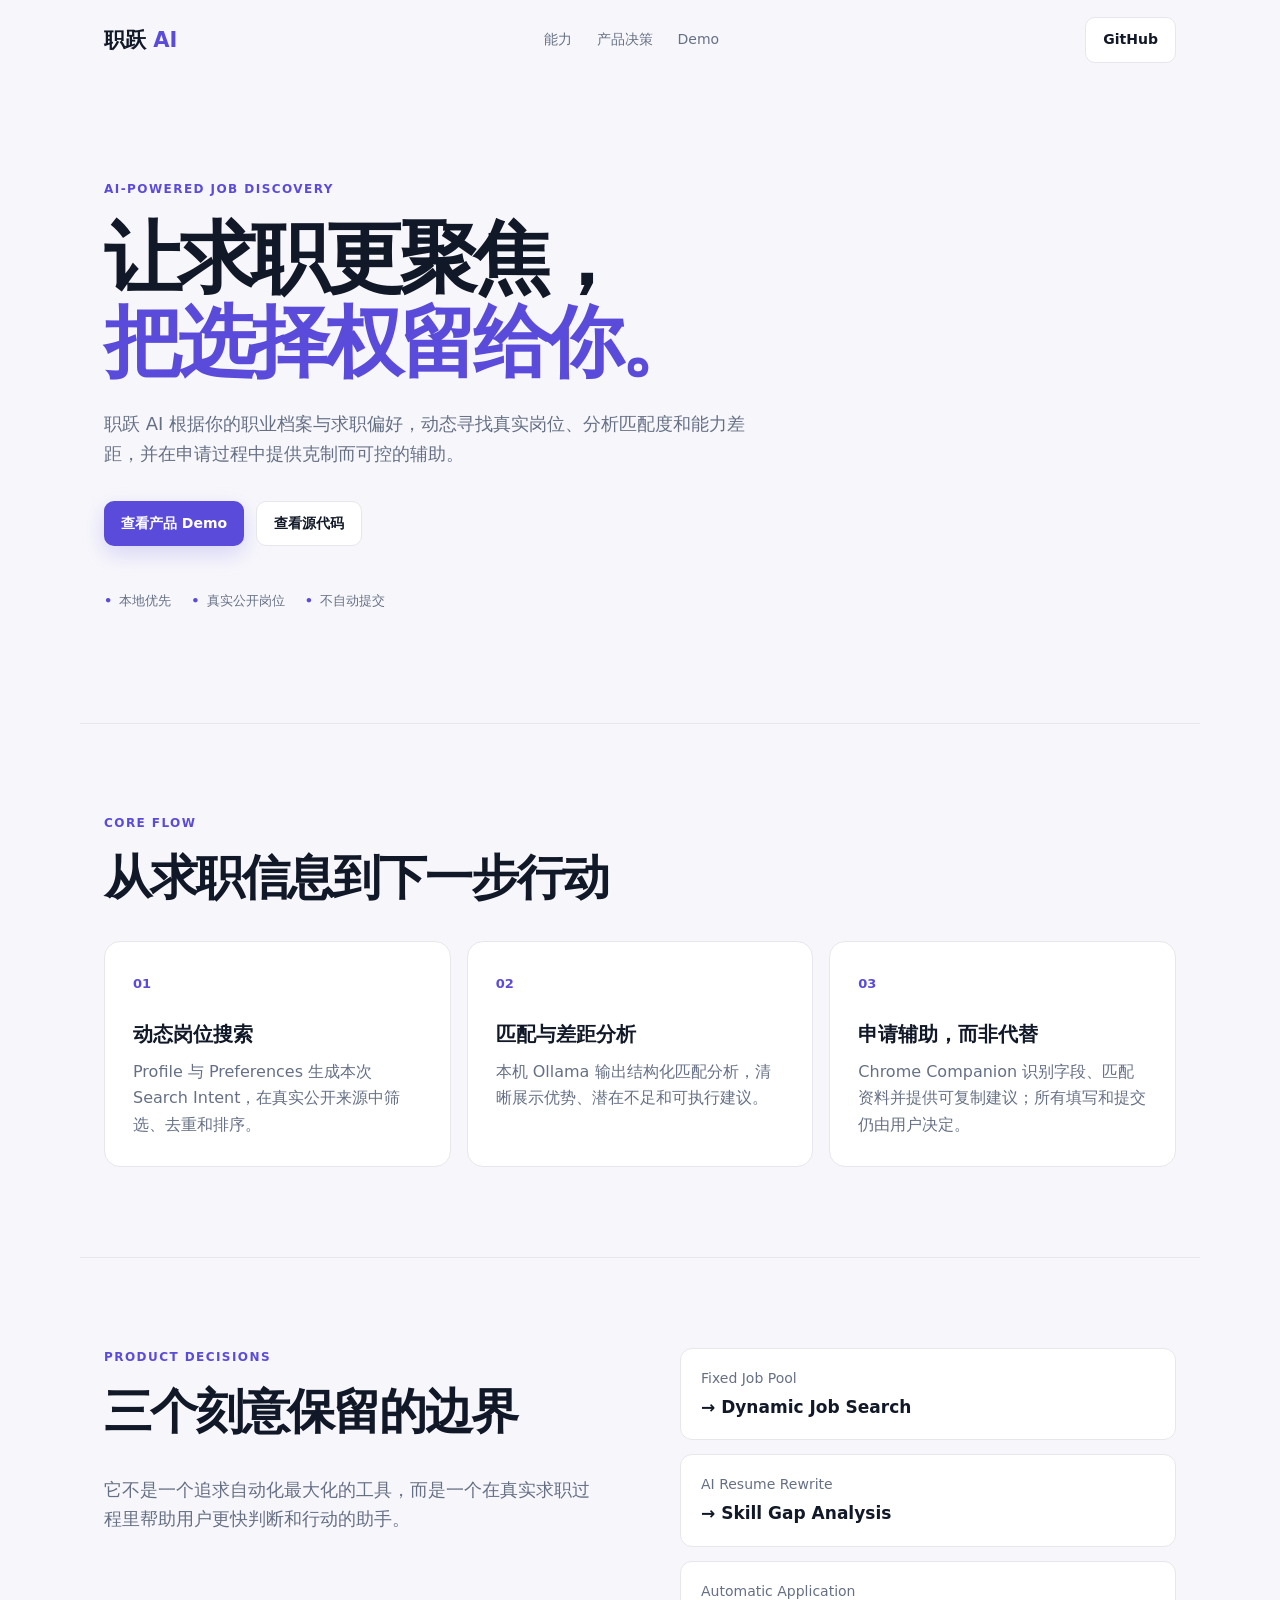
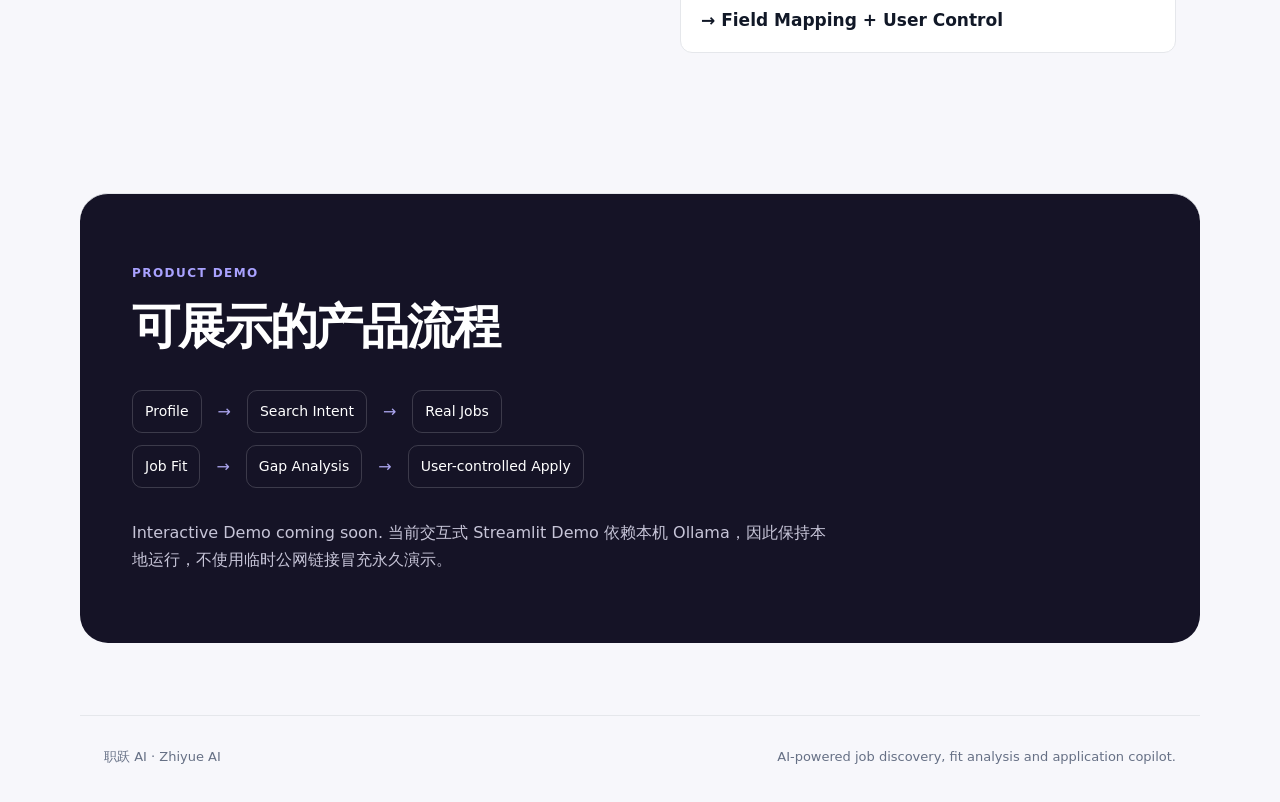
==== website/index.html @ e9e2503b "Release Zhiyue AI V1.0" ====
<!doctype html>
<html lang="zh-CN">
<head>
  <meta charset="utf-8">
  <meta name="viewport" content="width=device-width, initial-scale=1">
  <meta name="description" content="职跃 AI：AI 驱动的岗位发现、匹配分析与申请辅助工具。">
  <title>职跃 AI · Zhiyue AI</title>
  <link rel="stylesheet" href="styles.css">
</head>
<body>
  <header class="nav wrap">
    <a class="brand" href="#top">职跃 <span>AI</span></a>
    <nav aria-label="页面导航"><a href="#features">能力</a><a href="#decisions">产品决策</a><a href="#demo">Demo</a></nav>
    <a id="github-link" class="button quiet" href="#" target="_blank" rel="noreferrer">GitHub</a>
  </header>

  <main id="top">
    <section class="hero wrap">
      <p class="eyebrow">AI-POWERED JOB DISCOVERY</p>
      <h1>让求职更聚焦，<br><em>把选择权留给你。</em></h1>
      <p class="lede">职跃 AI 根据你的职业档案与求职偏好，动态寻找真实岗位、分析匹配度和能力差距，并在申请过程中提供克制而可控的辅助。</p>
      <div class="actions"><a class="button primary" href="#demo">查看产品 Demo</a><a id="github-hero-link" class="button quiet" href="#" target="_blank" rel="noreferrer">查看源代码</a></div>
      <div class="signal"><span>本地优先</span><span>真实公开岗位</span><span>不自动提交</span></div>
    </section>

    <section id="features" class="wrap section">
      <p class="eyebrow">CORE FLOW</p>
      <h2>从求职信息到下一步行动</h2>
      <div class="cards">
        <article><b>01</b><h3>动态岗位搜索</h3><p>Profile 与 Preferences 生成本次 Search Intent，在真实公开来源中筛选、去重和排序。</p></article>
        <article><b>02</b><h3>匹配与差距分析</h3><p>本机 Ollama 输出结构化匹配分析，清晰展示优势、潜在不足和可执行建议。</p></article>
        <article><b>03</b><h3>申请辅助，而非代替</h3><p>Chrome Companion 识别字段、匹配资料并提供可复制建议；所有填写和提交仍由用户决定。</p></article>
      </div>
    </section>

    <section id="decisions" class="wrap section split">
      <div><p class="eyebrow">PRODUCT DECISIONS</p><h2>三个刻意保留的边界</h2><p class="lede">它不是一个追求自动化最大化的工具，而是一个在真实求职过程里帮助用户更快判断和行动的助手。</p></div>
      <div class="decisions">
        <p><span>Fixed Job Pool</span><strong>→ Dynamic Job Search</strong></p>
        <p><span>AI Resume Rewrite</span><strong>→ Skill Gap Analysis</strong></p>
        <p><span>Automatic Application</span><strong>→ Field Mapping + User Control</strong></p>
      </div>
    </section>

    <section id="demo" class="wrap section demo">
      <p class="eyebrow">PRODUCT DEMO</p>
      <h2>可展示的产品流程</h2>
      <div class="demo-grid"><div><span>Profile</span><i>→</i><span>Search Intent</span><i>→</i><span>Real Jobs</span></div><div><span>Job Fit</span><i>→</i><span>Gap Analysis</span><i>→</i><span>User-controlled Apply</span></div></div>
      <p class="notice">Interactive Demo coming soon. 当前交互式 Streamlit Demo 依赖本机 Ollama，因此保持本地运行，不使用临时公网链接冒充永久演示。</p>
    </section>
  </main>

  <footer class="wrap"><span>职跃 AI · Zhiyue AI</span><span>AI-powered job discovery, fit analysis and application copilot.</span></footer>
  <script src="site.js"></script>
</body>
</html>
---- website/styles.css ----
:root{--ink:#111827;--muted:#667085;--line:#e5e7eb;--violet:#5b4bdb;--wash:#f7f7fb}*{box-sizing:border-box}html{scroll-behavior:smooth}body{margin:0;background:var(--wash);color:var(--ink);font:16px/1.65 Inter,"Microsoft YaHei",system-ui,sans-serif}.wrap{max-width:1120px;margin:auto;padding-left:24px;padding-right:24px}.nav{height:80px;display:flex;align-items:center;justify-content:space-between}.brand{font-size:21px;font-weight:800;color:var(--ink);text-decoration:none}.brand span,.eyebrow{color:var(--violet)}nav{display:flex;gap:25px}nav a{color:var(--muted);text-decoration:none;font-size:14px}.button{display:inline-flex;align-items:center;justify-content:center;padding:10px 17px;border-radius:10px;text-decoration:none;font-weight:700;font-size:14px}.primary{background:var(--violet);color:white;box-shadow:0 8px 22px #5b4bdb35}.quiet{border:1px solid var(--line);color:var(--ink);background:white}.hero{padding-top:100px;padding-bottom:112px}.eyebrow{font-weight:800;font-size:12px;letter-spacing:.12em;margin:0 0 16px}.hero h1{font-size:clamp(44px,7vw,78px);line-height:1.08;letter-spacing:-.055em;margin:0 0 25px}.hero em{font-style:normal;color:var(--violet)}.lede{max-width:670px;font-size:18px;color:var(--muted)}.actions{display:flex;gap:12px;margin-top:32px}.signal{display:flex;gap:20px;flex-wrap:wrap;margin-top:44px;color:var(--muted);font-size:13px}.signal span:before{content:"•";color:var(--violet);font-weight:900;margin-right:7px}.section{padding-top:90px;padding-bottom:90px;border-top:1px solid var(--line)}h2{font-size:clamp(31px,5vw,48px);letter-spacing:-.045em;line-height:1.14;margin:0 0 36px}.cards{display:grid;grid-template-columns:repeat(3,1fr);gap:16px}.cards article{background:#fff;border:1px solid var(--line);border-radius:16px;padding:28px}.cards b{color:var(--violet);font-size:13px}.cards h3{font-size:20px;margin:22px 0 8px}.cards p{color:var(--muted);margin:0}.split{display:grid;grid-template-columns:1fr 1fr;gap:80px}.decisions{display:grid;gap:14px}.decisions p{background:#fff;border:1px solid var(--line);border-radius:12px;padding:18px 20px;margin:0;display:grid;gap:3px}.decisions span{color:var(--muted);font-size:14px}.decisions strong{font-size:17px}.demo{background:#151326;color:white;border-radius:28px;margin-top:50px;margin-bottom:72px;padding:70px 52px}.demo .eyebrow{color:#a9a2ff}.demo-grid{display:grid;gap:12px}.demo-grid div{display:flex;gap:16px;align-items:center;flex-wrap:wrap}.demo-grid span{border:1px solid #ffffff2b;border-radius:10px;padding:9px 12px;font-size:14px}.demo-grid i{font-style:normal;color:#aaa4ed}.notice{color:#c7c5d8;max-width:700px;margin:32px 0 0}footer{border-top:1px solid var(--line);padding-top:30px;padding-bottom:34px;display:flex;justify-content:space-between;gap:20px;color:var(--muted);font-size:13px}@media(max-width:700px){.nav{height:68px}.nav nav{display:none}.hero{padding-top:62px;padding-bottom:75px}.cards,.split{grid-template-columns:1fr;gap:20px}.section{padding-top:60px;padding-bottom:60px}.demo{border-radius:0;margin:0;padding:54px 24px}.actions{flex-direction:column;align-items:stretch}footer{flex-direction:column}}
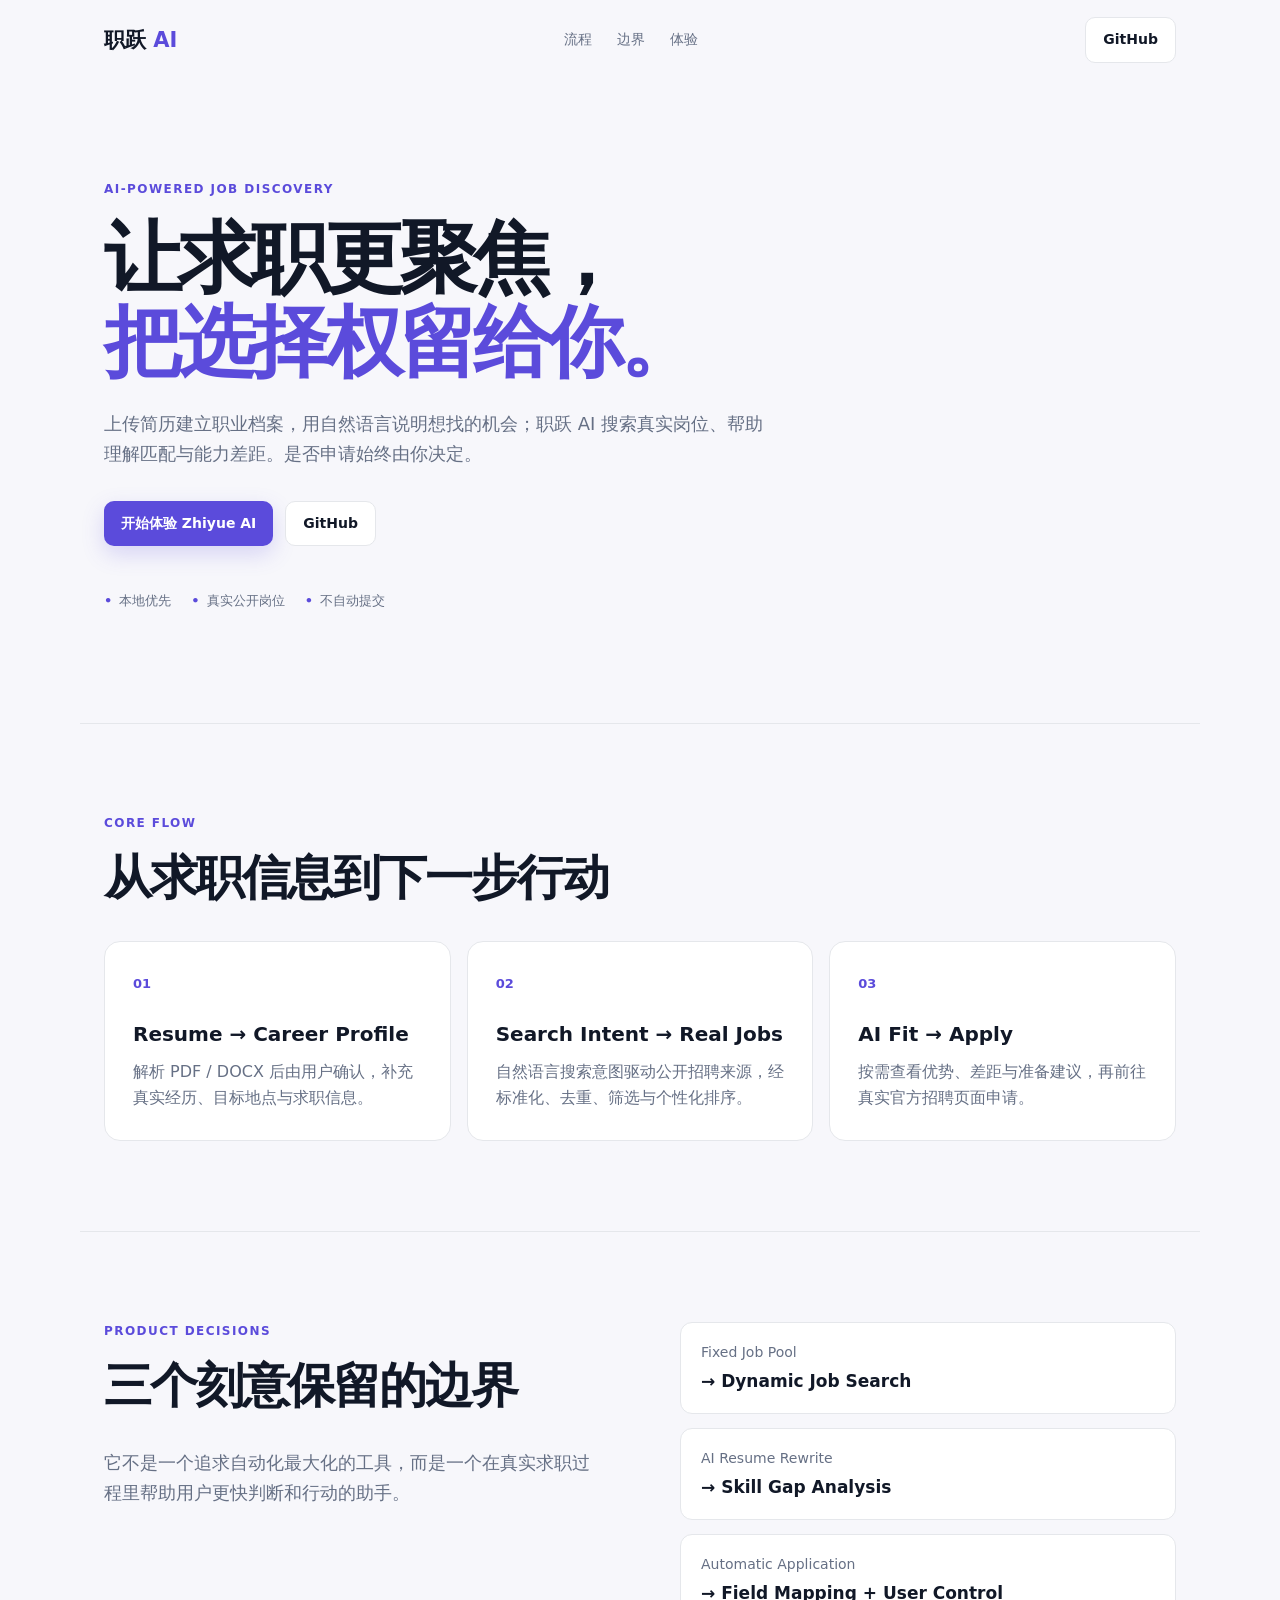
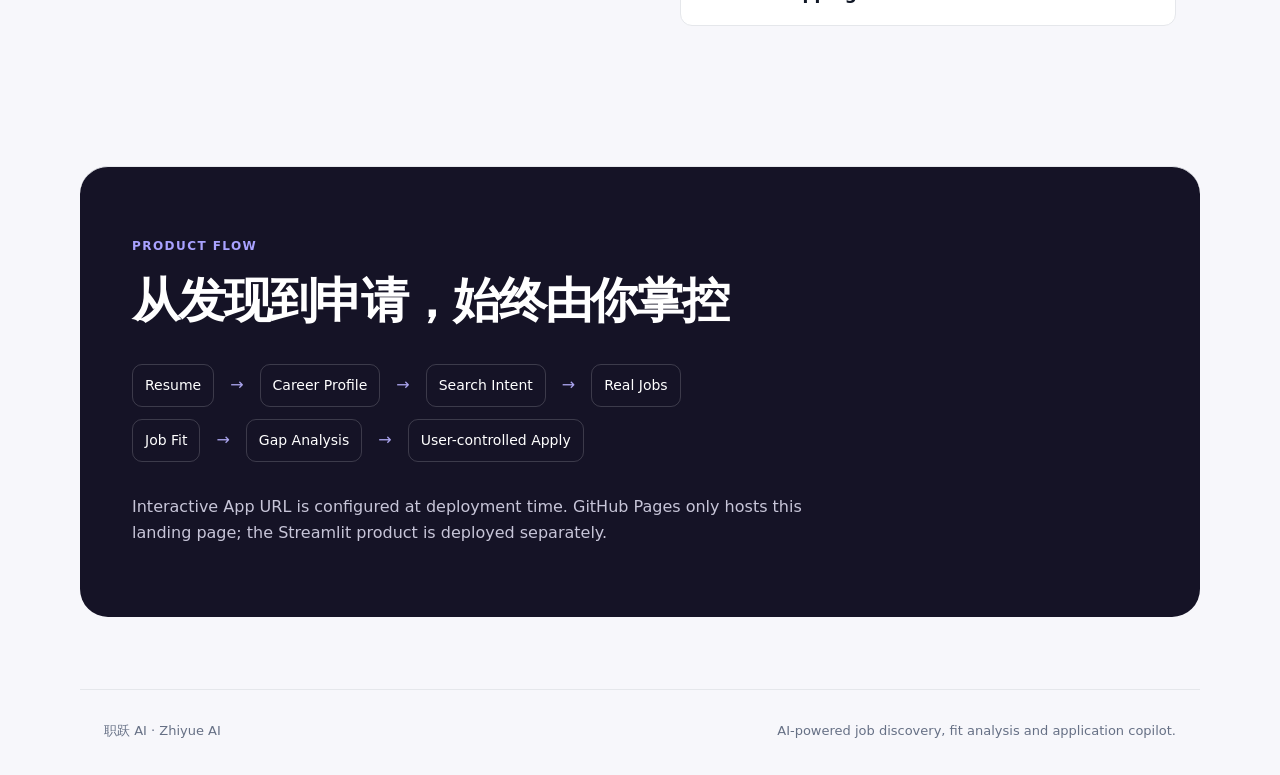
==== commit e4b71f60: "Refactor product journey and public app readiness" ====
--- a/website/index.html
+++ b/website/index.html
@@ -10,7 +10,7 @@
 <body>
   <header class="nav wrap">
     <a class="brand" href="#top">职跃 <span>AI</span></a>
-    <nav aria-label="页面导航"><a href="#features">能力</a><a href="#decisions">产品决策</a><a href="#demo">Demo</a></nav>
+    <nav aria-label="页面导航"><a href="#features">流程</a><a href="#decisions">边界</a><a href="#demo">体验</a></nav>
     <a id="github-link" class="button quiet" href="#" target="_blank" rel="noreferrer">GitHub</a>
   </header>
 
@@ -18,8 +18,8 @@
     <section class="hero wrap">
       <p class="eyebrow">AI-POWERED JOB DISCOVERY</p>
       <h1>让求职更聚焦，<br><em>把选择权留给你。</em></h1>
-      <p class="lede">职跃 AI 根据你的职业档案与求职偏好，动态寻找真实岗位、分析匹配度和能力差距，并在申请过程中提供克制而可控的辅助。</p>
-      <div class="actions"><a class="button primary" href="#demo">查看产品 Demo</a><a id="github-hero-link" class="button quiet" href="#" target="_blank" rel="noreferrer">查看源代码</a></div>
+      <p class="lede">上传简历建立职业档案，用自然语言说明想找的机会；职跃 AI 搜索真实岗位、帮助理解匹配与能力差距。是否申请始终由你决定。</p>
+      <div class="actions"><a id="app-link" class="button primary" href="#deployment">开始体验 Zhiyue AI</a><a id="github-hero-link" class="button quiet" href="#" target="_blank" rel="noreferrer">GitHub</a></div>
       <div class="signal"><span>本地优先</span><span>真实公开岗位</span><span>不自动提交</span></div>
     </section>
 
@@ -27,9 +27,9 @@
       <p class="eyebrow">CORE FLOW</p>
       <h2>从求职信息到下一步行动</h2>
       <div class="cards">
-        <article><b>01</b><h3>动态岗位搜索</h3><p>Profile 与 Preferences 生成本次 Search Intent，在真实公开来源中筛选、去重和排序。</p></article>
-        <article><b>02</b><h3>匹配与差距分析</h3><p>本机 Ollama 输出结构化匹配分析，清晰展示优势、潜在不足和可执行建议。</p></article>
-        <article><b>03</b><h3>申请辅助，而非代替</h3><p>Chrome Companion 识别字段、匹配资料并提供可复制建议；所有填写和提交仍由用户决定。</p></article>
+        <article><b>01</b><h3>Resume → Career Profile</h3><p>解析 PDF / DOCX 后由用户确认，补充真实经历、目标地点与求职信息。</p></article>
+        <article><b>02</b><h3>Search Intent → Real Jobs</h3><p>自然语言搜索意图驱动公开招聘来源，经标准化、去重、筛选与个性化排序。</p></article>
+        <article><b>03</b><h3>AI Fit → Apply</h3><p>按需查看优势、差距与准备建议，再前往真实官方招聘页面申请。</p></article>
       </div>
     </section>
 
@@ -43,10 +43,10 @@
     </section>
 
     <section id="demo" class="wrap section demo">
-      <p class="eyebrow">PRODUCT DEMO</p>
-      <h2>可展示的产品流程</h2>
-      <div class="demo-grid"><div><span>Profile</span><i>→</i><span>Search Intent</span><i>→</i><span>Real Jobs</span></div><div><span>Job Fit</span><i>→</i><span>Gap Analysis</span><i>→</i><span>User-controlled Apply</span></div></div>
-      <p class="notice">Interactive Demo coming soon. 当前交互式 Streamlit Demo 依赖本机 Ollama，因此保持本地运行，不使用临时公网链接冒充永久演示。</p>
+      <p class="eyebrow">PRODUCT FLOW</p>
+      <h2>从发现到申请，始终由你掌控</h2>
+      <div class="demo-grid"><div><span>Resume</span><i>→</i><span>Career Profile</span><i>→</i><span>Search Intent</span><i>→</i><span>Real Jobs</span></div><div><span>Job Fit</span><i>→</i><span>Gap Analysis</span><i>→</i><span>User-controlled Apply</span></div></div>
+      <p id="deployment" class="notice">Interactive App URL is configured at deployment time. GitHub Pages only hosts this landing page; the Streamlit product is deployed separately.</p>
     </section>
   </main>
 
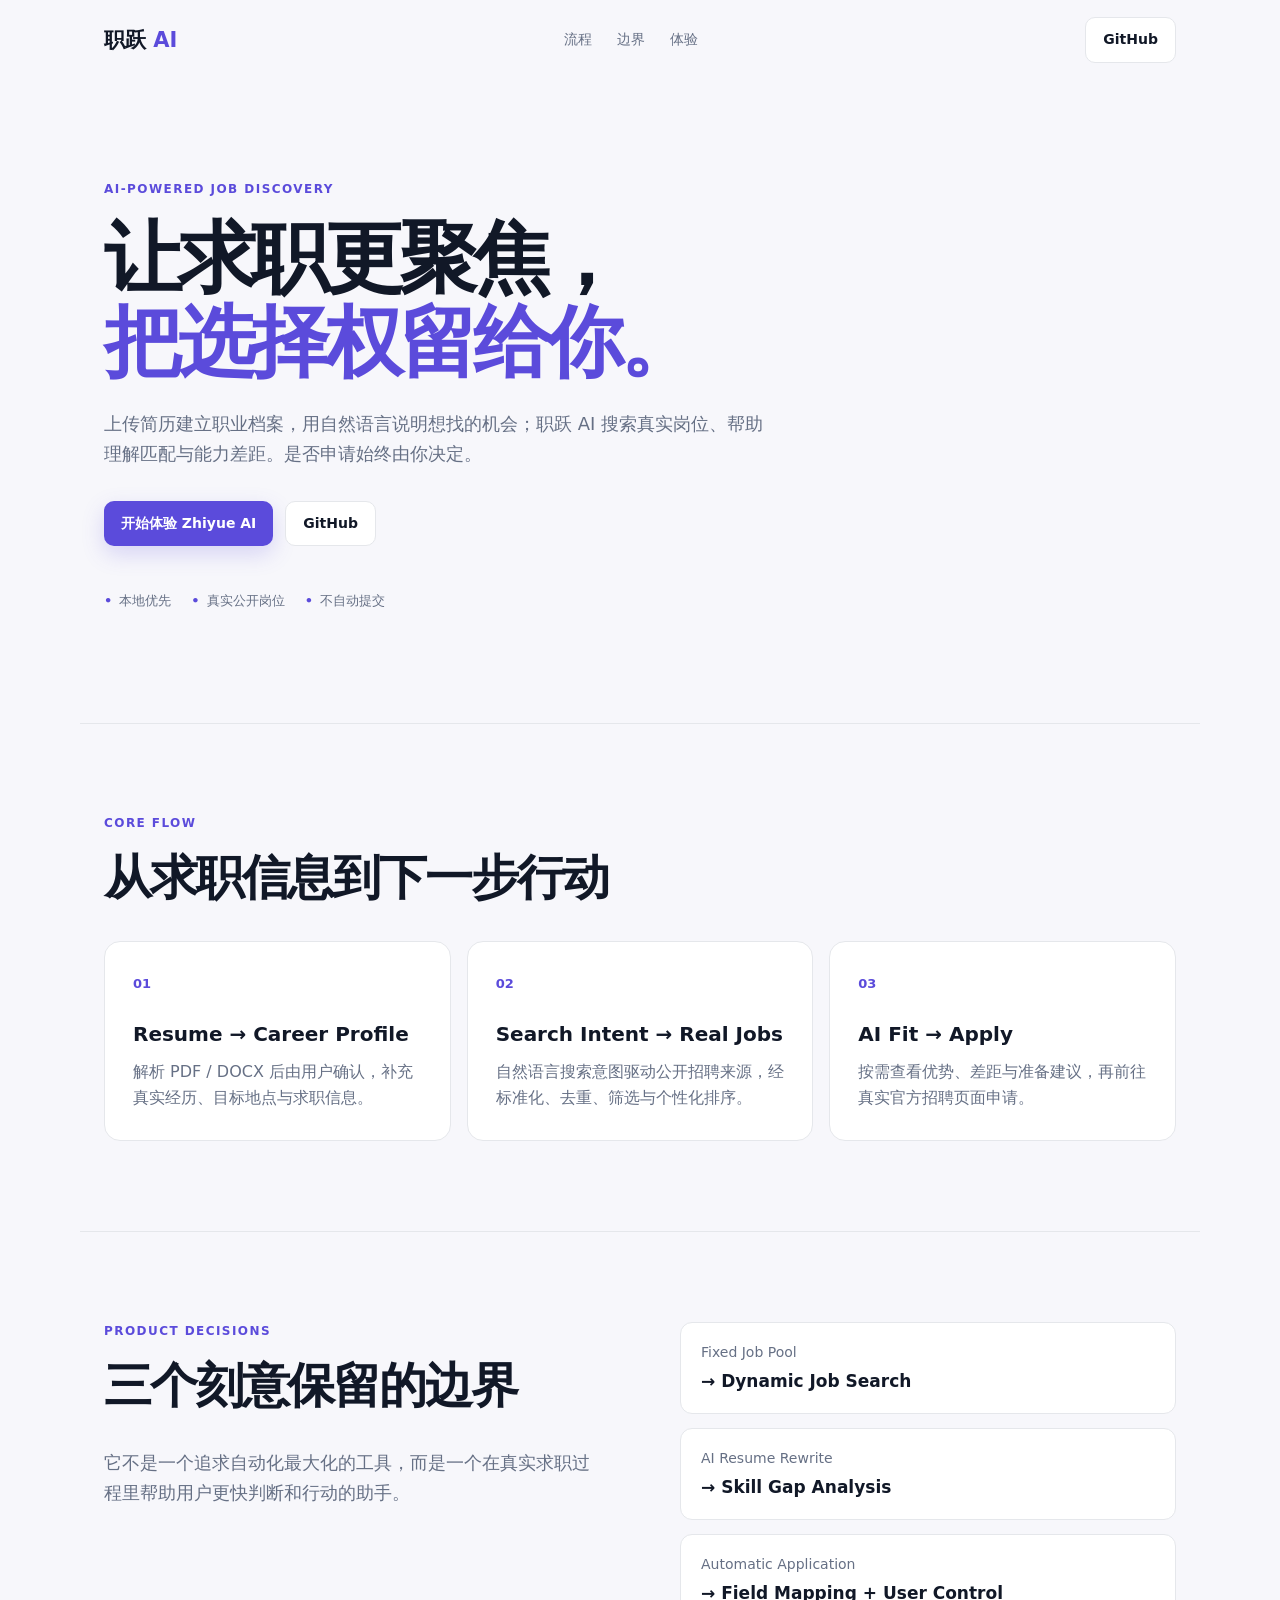
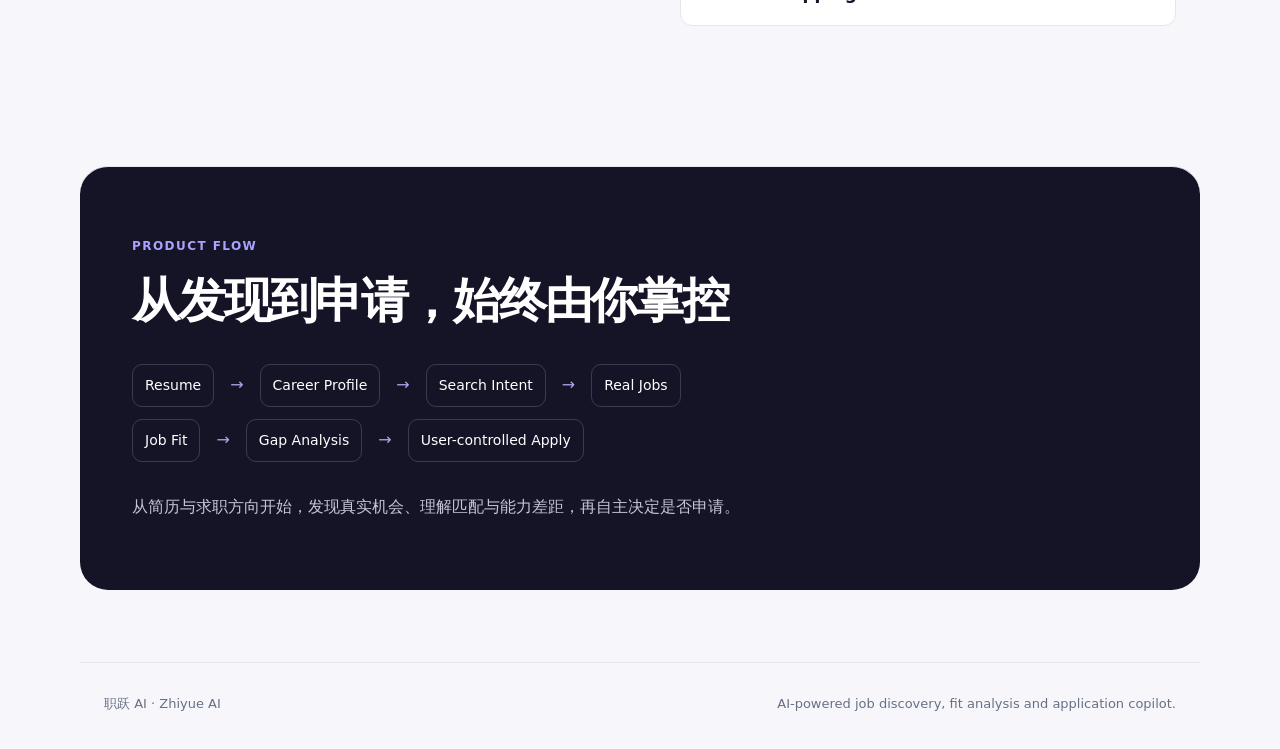
==== commit e3e43724: "Polish public landing page copy" ====
--- a/website/index.html
+++ b/website/index.html
@@ -46,11 +46,11 @@
       <p class="eyebrow">PRODUCT FLOW</p>
       <h2>从发现到申请，始终由你掌控</h2>
       <div class="demo-grid"><div><span>Resume</span><i>→</i><span>Career Profile</span><i>→</i><span>Search Intent</span><i>→</i><span>Real Jobs</span></div><div><span>Job Fit</span><i>→</i><span>Gap Analysis</span><i>→</i><span>User-controlled Apply</span></div></div>
-      <p id="deployment" class="notice">Interactive App URL is configured at deployment time. GitHub Pages only hosts this landing page; the Streamlit product is deployed separately.</p>
+      <p id="deployment" class="notice">从简历与求职方向开始，发现真实机会、理解匹配与能力差距，再自主决定是否申请。</p>
     </section>
   </main>
 
   <footer class="wrap"><span>职跃 AI · Zhiyue AI</span><span>AI-powered job discovery, fit analysis and application copilot.</span></footer>
-  <script src="site.js"></script>
+  <script src="site.js?v=public-app-20260820"></script>
 </body>
 </html>
